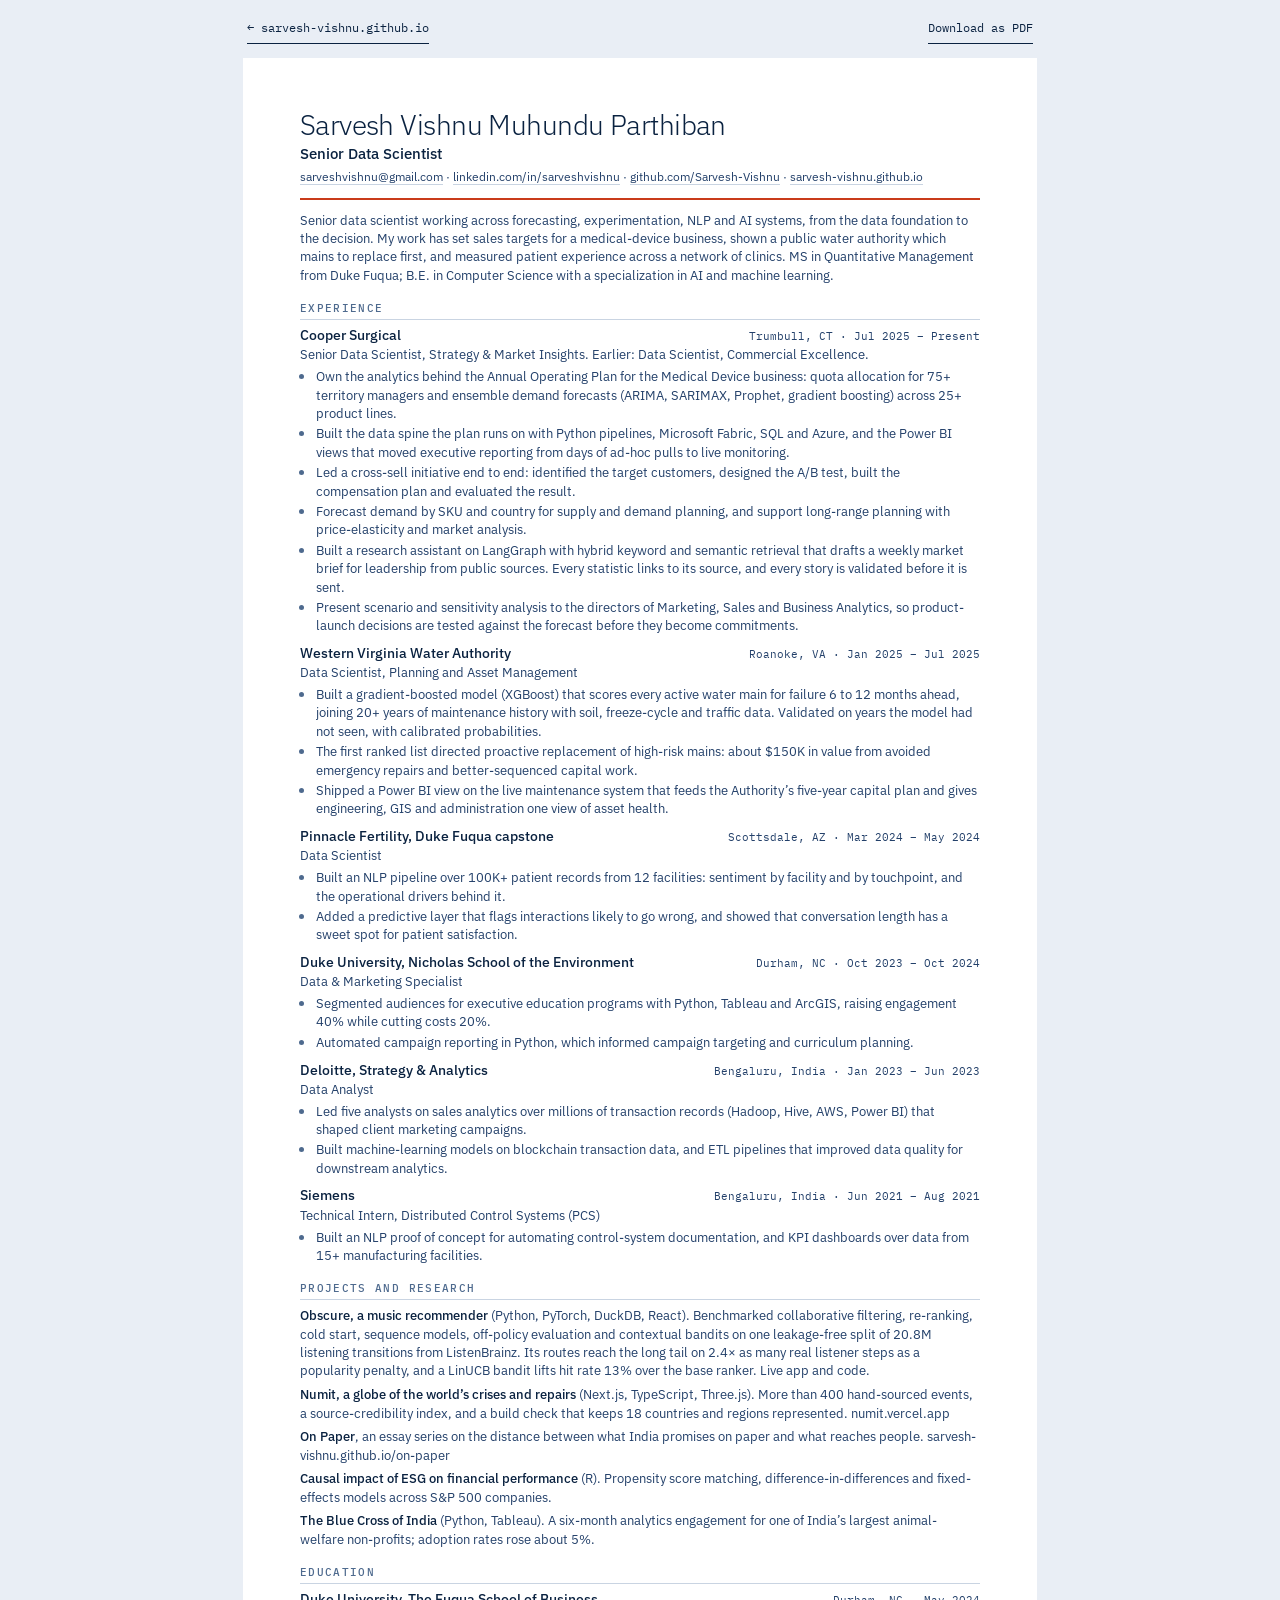
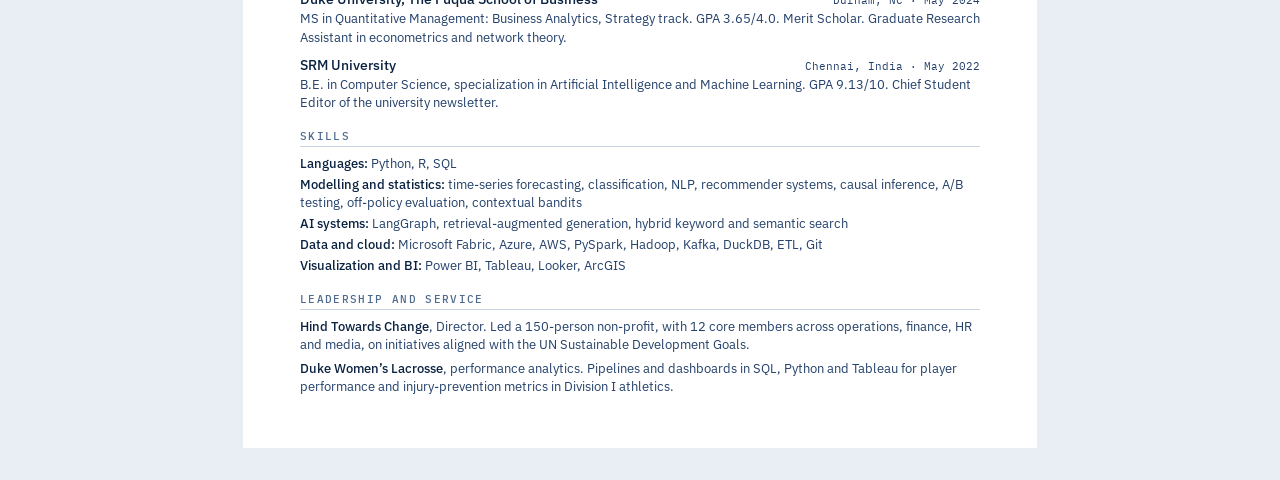
==== resume.html @ ddf6440f "A broader opening, the Obscure slide, and a résumé that agrees with the site Hero: one general line," ====
<!DOCTYPE html>
<html lang="en">
<head>
  <meta charset="UTF-8" />
  <meta name="viewport" content="width=device-width, initial-scale=1" />
  <meta name="theme-color" content="#FFFFFF" />
  <title>Sarvesh Vishnu, Senior Data Scientist: résumé</title>
  <meta name="description" content="Résumé of Sarvesh Vishnu, senior data scientist: forecasting, experimentation, NLP and AI systems for business, public services and the public interest." />
  <meta name="author" content="Sarvesh Vishnu Muhundu Parthiban" />
  <link rel="canonical" href="https://sarvesh-vishnu.github.io/resume.html" />
  <link rel="icon" type="image/svg+xml" href="assets/favicon.svg" />

  <link rel="preconnect" href="https://fonts.googleapis.com" />
  <link rel="preconnect" href="https://fonts.gstatic.com" crossorigin />
  <link rel="stylesheet" href="https://fonts.googleapis.com/css2?family=IBM+Plex+Mono:wght@400;500&family=IBM+Plex+Sans:wght@300;400;500&display=swap" />

  <!-- The résumé is one self-contained sheet: this page is its source, and assets/resume.pdf
       is printed from it by scripts/resume_pdf.cjs (design.md §14.24). One column, real text,
       plain headings, so a résumé parser reads it in the order a person does. -->
  <style>
    :root { --ink: #0A2240; --soft: #23406A; --muted: #4E6A8E; --line: #C9D4E2; --accent: #C93B1A; }
    * { box-sizing: border-box; margin: 0; padding: 0; }
    html { font-size: 10pt; -webkit-text-size-adjust: 100%; }
    body { background: #E9EEF5; color: var(--ink); font-family: 'IBM Plex Sans', 'Helvetica Neue', Arial, sans-serif; line-height: 1.38; }
    a { color: inherit; text-decoration: none; }
    .bar { max-width: 210mm; margin: 0 auto; padding: 14px 4px; display: flex; justify-content: space-between; gap: 16px; font-family: 'IBM Plex Mono', ui-monospace, monospace; font-size: 12px; }
    .bar a { padding: 6px 0; border-bottom: 1px solid currentColor; }
    .sheet { max-width: 210mm; margin: 0 auto 32px; padding: 14mm 15mm; background: #FFFFFF; }
    h1 { font-size: 21pt; font-weight: 300; letter-spacing: -0.02em; line-height: 1.1; }
    .role { margin-top: 2pt; font-size: 11pt; font-weight: 500; }
    .reach { margin-top: 4pt; font-size: 9pt; color: var(--soft); }
    .reach a { white-space: nowrap; border-bottom: 0.5pt solid var(--line); }
    .profile { margin-top: 9pt; padding-top: 8pt; border-top: 1.5pt solid var(--accent); color: var(--soft); }
    h2 { margin: 12pt 0 5pt; padding-bottom: 2pt; border-bottom: 0.5pt solid var(--line); font-family: 'IBM Plex Mono', ui-monospace, monospace; font-size: 8.5pt; font-weight: 500; letter-spacing: 0.12em; text-transform: uppercase; color: var(--muted); }
    .job { margin-top: 7pt; break-inside: avoid; }
    .job:first-of-type { margin-top: 0; }
    .head { display: flex; justify-content: space-between; align-items: baseline; gap: 12pt; }
    h3 { font-size: 10.5pt; font-weight: 500; }
    .when { flex: none; font-family: 'IBM Plex Mono', ui-monospace, monospace; font-size: 8.5pt; color: var(--soft); white-space: nowrap; }
    .title { color: var(--soft); }
    ul { margin: 2.5pt 0 0 11pt; }
    li { margin-top: 1.5pt; padding-left: 1pt; color: var(--soft); }
    li::marker { color: var(--muted); }
    .item { margin-top: 4pt; color: var(--soft); break-inside: avoid; }
    .item:first-of-type { margin-top: 0; }
    .item b, .skills b { font-weight: 500; color: var(--ink); }
    .skills p { margin-top: 2pt; color: var(--soft); }
    @media (max-width: 640px) {
      .sheet { padding: 22px 18px; }
      .head { flex-wrap: wrap; gap: 0 12pt; }
      html { font-size: 11pt; }
    }
    @page { size: A4; margin: 13mm 15mm; }
    @media print {
      body { background: #FFFFFF; }
      .bar { display: none; }
      .sheet { max-width: none; margin: 0; padding: 0; }
    }
  </style>
</head>
<body>
  <nav class="bar" aria-label="Résumé">
    <a href="index.html">← sarvesh-vishnu.github.io</a>
    <a href="assets/resume.pdf" download>Download as PDF</a>
  </nav>

  <main class="sheet">
    <header>
      <h1>Sarvesh Vishnu Muhundu Parthiban</h1>
      <p class="role">Senior Data Scientist</p>
      <p class="reach"><a href="mailto:sarveshvishnu@gmail.com">sarveshvishnu@gmail.com</a> · <a href="https://linkedin.com/in/sarveshvishnu/">linkedin.com/in/sarveshvishnu</a> · <a href="https://github.com/Sarvesh-Vishnu">github.com/Sarvesh-Vishnu</a> · <a href="https://sarvesh-vishnu.github.io/">sarvesh-vishnu.github.io</a></p>
      <p class="profile">Senior data scientist working across forecasting, experimentation, NLP and AI systems, from the data foundation to the decision. My work has set sales targets for a medical-device business, shown a public water authority which mains to replace first, and measured patient experience across a network of clinics. MS in Quantitative Management from Duke Fuqua; B.E. in Computer Science with a specialization in AI and machine learning.</p>
    </header>

    <section aria-labelledby="r-exp">
      <h2 id="r-exp">Experience</h2>

      <div class="job">
        <div class="head"><h3>Cooper Surgical</h3><span class="when">Trumbull, CT · Jul 2025 – Present</span></div>
        <p class="title">Senior Data Scientist, Strategy &amp; Market Insights. Earlier: Data Scientist, Commercial Excellence.</p>
        <ul>
          <li>Own the analytics behind the Annual Operating Plan for the Medical Device business: quota allocation for 75+ territory managers and ensemble demand forecasts (ARIMA, SARIMAX, Prophet, gradient boosting) across 25+ product lines.</li>
          <li>Built the data spine the plan runs on with Python pipelines, Microsoft Fabric, SQL and Azure, and the Power BI views that moved executive reporting from days of ad-hoc pulls to live monitoring.</li>
          <li>Led a cross-sell initiative end to end: identified the target customers, designed the A/B test, built the compensation plan and evaluated the result.</li>
          <li>Forecast demand by SKU and country for supply and demand planning, and support long-range planning with price-elasticity and market analysis.</li>
          <li>Built a research assistant on LangGraph with hybrid keyword and semantic retrieval that drafts a weekly market brief for leadership from public sources. Every statistic links to its source, and every story is validated before it is sent.</li>
          <li>Present scenario and sensitivity analysis to the directors of Marketing, Sales and Business Analytics, so product-launch decisions are tested against the forecast before they become commitments.</li>
        </ul>
      </div>

      <div class="job">
        <div class="head"><h3>Western Virginia Water Authority</h3><span class="when">Roanoke, VA · Jan 2025 – Jul 2025</span></div>
        <p class="title">Data Scientist, Planning and Asset Management</p>
        <ul>
          <li>Built a gradient-boosted model (XGBoost) that scores every active water main for failure 6 to 12 months ahead, joining 20+ years of maintenance history with soil, freeze-cycle and traffic data. Validated on years the model had not seen, with calibrated probabilities.</li>
          <li>The first ranked list directed proactive replacement of high-risk mains: about $150K in value from avoided emergency repairs and better-sequenced capital work.</li>
          <li>Shipped a Power BI view on the live maintenance system that feeds the Authority’s five-year capital plan and gives engineering, GIS and administration one view of asset health.</li>
        </ul>
      </div>

      <div class="job">
        <div class="head"><h3>Pinnacle Fertility, Duke Fuqua capstone</h3><span class="when">Scottsdale, AZ · Mar 2024 – May 2024</span></div>
        <p class="title">Data Scientist</p>
        <ul>
          <li>Built an NLP pipeline over 100K+ patient records from 12 facilities: sentiment by facility and by touchpoint, and the operational drivers behind it.</li>
          <li>Added a predictive layer that flags interactions likely to go wrong, and showed that conversation length has a sweet spot for patient satisfaction.</li>
        </ul>
      </div>

      <div class="job">
        <div class="head"><h3>Duke University, Nicholas School of the Environment</h3><span class="when">Durham, NC · Oct 2023 – Oct 2024</span></div>
        <p class="title">Data &amp; Marketing Specialist</p>
        <ul>
          <li>Segmented audiences for executive education programs with Python, Tableau and ArcGIS, raising engagement 40% while cutting costs 20%.</li>
          <li>Automated campaign reporting in Python, which informed campaign targeting and curriculum planning.</li>
        </ul>
      </div>

      <div class="job">
        <div class="head"><h3>Deloitte, Strategy &amp; Analytics</h3><span class="when">Bengaluru, India · Jan 2023 – Jun 2023</span></div>
        <p class="title">Data Analyst</p>
        <ul>
          <li>Led five analysts on sales analytics over millions of transaction records (Hadoop, Hive, AWS, Power BI) that shaped client marketing campaigns.</li>
          <li>Built machine-learning models on blockchain transaction data, and ETL pipelines that improved data quality for downstream analytics.</li>
        </ul>
      </div>

      <div class="job">
        <div class="head"><h3>Siemens</h3><span class="when">Bengaluru, India · Jun 2021 – Aug 2021</span></div>
        <p class="title">Technical Intern, Distributed Control Systems (PCS)</p>
        <ul>
          <li>Built an NLP proof of concept for automating control-system documentation, and KPI dashboards over data from 15+ manufacturing facilities.</li>
        </ul>
      </div>
    </section>

    <section aria-labelledby="r-proj">
      <h2 id="r-proj">Projects and research</h2>
      <p class="item"><b>Obscure, a music recommender</b> (Python, PyTorch, DuckDB, React). Benchmarked collaborative filtering, re-ranking, cold start, sequence models, off-policy evaluation and contextual bandits on one leakage-free split of 20.8M listening transitions from ListenBrainz. Its routes reach the long tail on 2.4× as many real listener steps as a popularity penalty, and a LinUCB bandit lifts hit rate 13% over the base ranker. <a href="https://sarvesh-vishnu.github.io/ObscureMusicRecSys/">Live app</a> and <a href="https://github.com/Sarvesh-Vishnu/ObscureMusicRecSys">code</a>.</p>
      <p class="item"><b>Numit, a globe of the world’s crises and repairs</b> (Next.js, TypeScript, Three.js). More than 400 hand-sourced events, a source-credibility index, and a build check that keeps 18 countries and regions represented. <a href="https://numit.vercel.app/">numit.vercel.app</a></p>
      <p class="item"><b>On Paper</b>, an essay series on the distance between what India promises on paper and what reaches people. <a href="https://sarvesh-vishnu.github.io/on-paper/">sarvesh-vishnu.github.io/on-paper</a></p>
      <p class="item"><b>Causal impact of ESG on financial performance</b> (R). Propensity score matching, difference-in-differences and fixed-effects models across S&amp;P 500 companies.</p>
      <p class="item"><b>The Blue Cross of India</b> (Python, Tableau). A six-month analytics engagement for one of India’s largest animal-welfare non-profits; adoption rates rose about 5%.</p>
    </section>

    <section aria-labelledby="r-edu">
      <h2 id="r-edu">Education</h2>
      <div class="job">
        <div class="head"><h3>Duke University, The Fuqua School of Business</h3><span class="when">Durham, NC · May 2024</span></div>
        <p class="title">MS in Quantitative Management: Business Analytics, Strategy track. GPA 3.65/4.0. Merit Scholar. Graduate Research Assistant in econometrics and network theory.</p>
      </div>
      <div class="job">
        <div class="head"><h3>SRM University</h3><span class="when">Chennai, India · May 2022</span></div>
        <p class="title">B.E. in Computer Science, specialization in Artificial Intelligence and Machine Learning. GPA 9.13/10. Chief Student Editor of the university newsletter.</p>
      </div>
    </section>

    <section class="skills" aria-labelledby="r-skills">
      <h2 id="r-skills">Skills</h2>
      <p><b>Languages:</b> Python, R, SQL</p>
      <p><b>Modelling and statistics:</b> time-series forecasting, classification, NLP, recommender systems, causal inference, A/B testing, off-policy evaluation, contextual bandits</p>
      <p><b>AI systems:</b> LangGraph, retrieval-augmented generation, hybrid keyword and semantic search</p>
      <p><b>Data and cloud:</b> Microsoft Fabric, Azure, AWS, PySpark, Hadoop, Kafka, DuckDB, ETL, Git</p>
      <p><b>Visualization and BI:</b> Power BI, Tableau, Looker, ArcGIS</p>
    </section>

    <section aria-labelledby="r-lead">
      <h2 id="r-lead">Leadership and service</h2>
      <p class="item"><b>Hind Towards Change</b>, Director. Led a 150-person non-profit, with 12 core members across operations, finance, HR and media, on initiatives aligned with the UN Sustainable Development Goals.</p>
      <p class="item"><b>Duke Women’s Lacrosse</b>, performance analytics. Pipelines and dashboards in SQL, Python and Tableau for player performance and injury-prevention metrics in Division I athletics.</p>
    </section>
  </main>
</body>
</html>
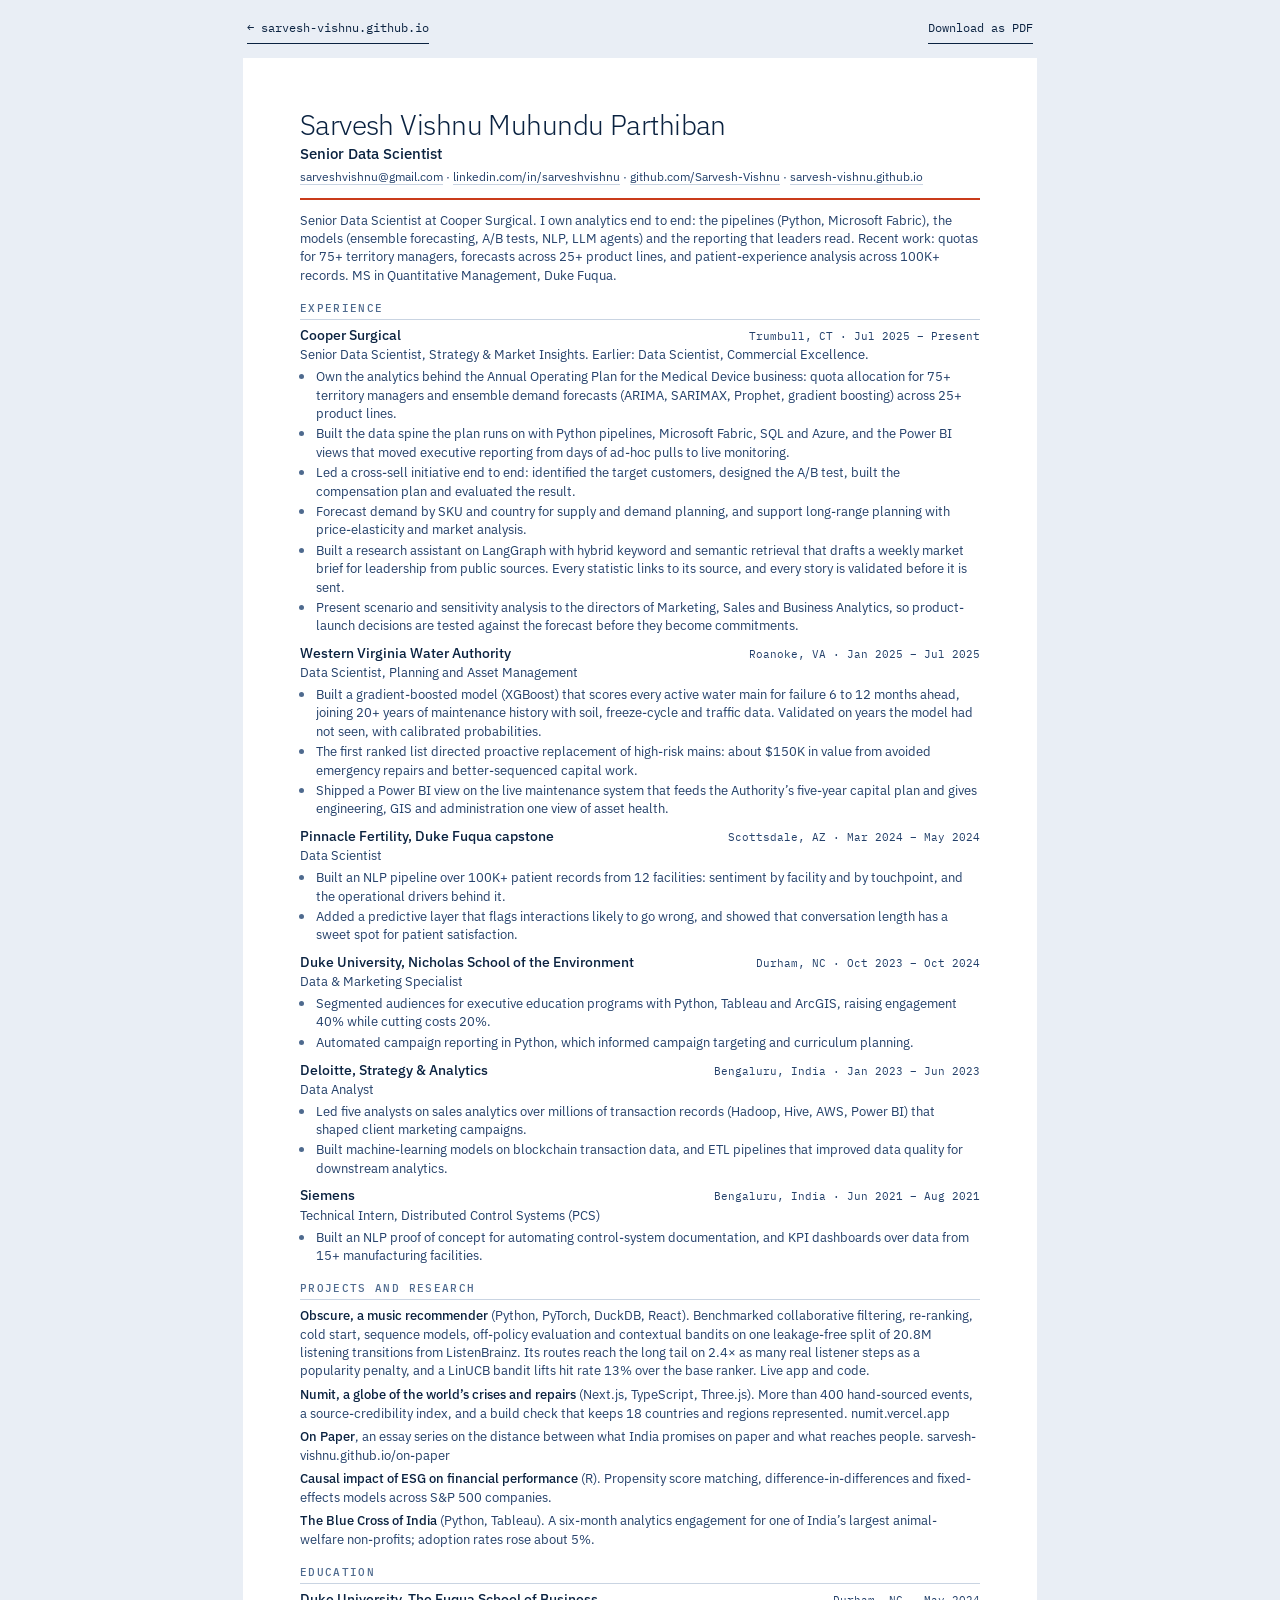
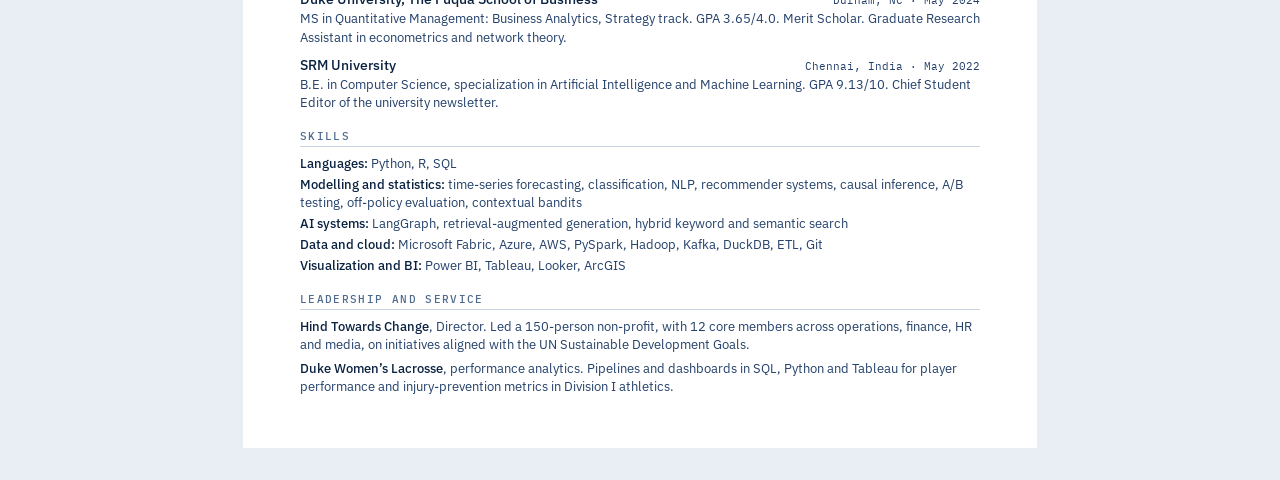
==== commit e6769c90: "The name leads the hero; the résumé's profile leads with methods and scale The large line is now the" ====
--- a/resume.html
+++ b/resume.html
@@ -69,7 +69,7 @@
       <h1>Sarvesh Vishnu Muhundu Parthiban</h1>
       <p class="role">Senior Data Scientist</p>
       <p class="reach"><a href="mailto:sarveshvishnu@gmail.com">sarveshvishnu@gmail.com</a> · <a href="https://linkedin.com/in/sarveshvishnu/">linkedin.com/in/sarveshvishnu</a> · <a href="https://github.com/Sarvesh-Vishnu">github.com/Sarvesh-Vishnu</a> · <a href="https://sarvesh-vishnu.github.io/">sarvesh-vishnu.github.io</a></p>
-      <p class="profile">Senior data scientist working across forecasting, experimentation, NLP and AI systems, from the data foundation to the decision. My work has set sales targets for a medical-device business, shown a public water authority which mains to replace first, and measured patient experience across a network of clinics. MS in Quantitative Management from Duke Fuqua; B.E. in Computer Science with a specialization in AI and machine learning.</p>
+      <p class="profile">Senior Data Scientist at Cooper Surgical. I own analytics end to end: the pipelines (Python, Microsoft Fabric), the models (ensemble forecasting, A/B tests, NLP, LLM agents) and the reporting that leaders read. Recent work: quotas for 75+ territory managers, forecasts across 25+ product lines, and patient-experience analysis across 100K+ records. MS in Quantitative Management, Duke Fuqua.</p>
     </header>
 
     <section aria-labelledby="r-exp">
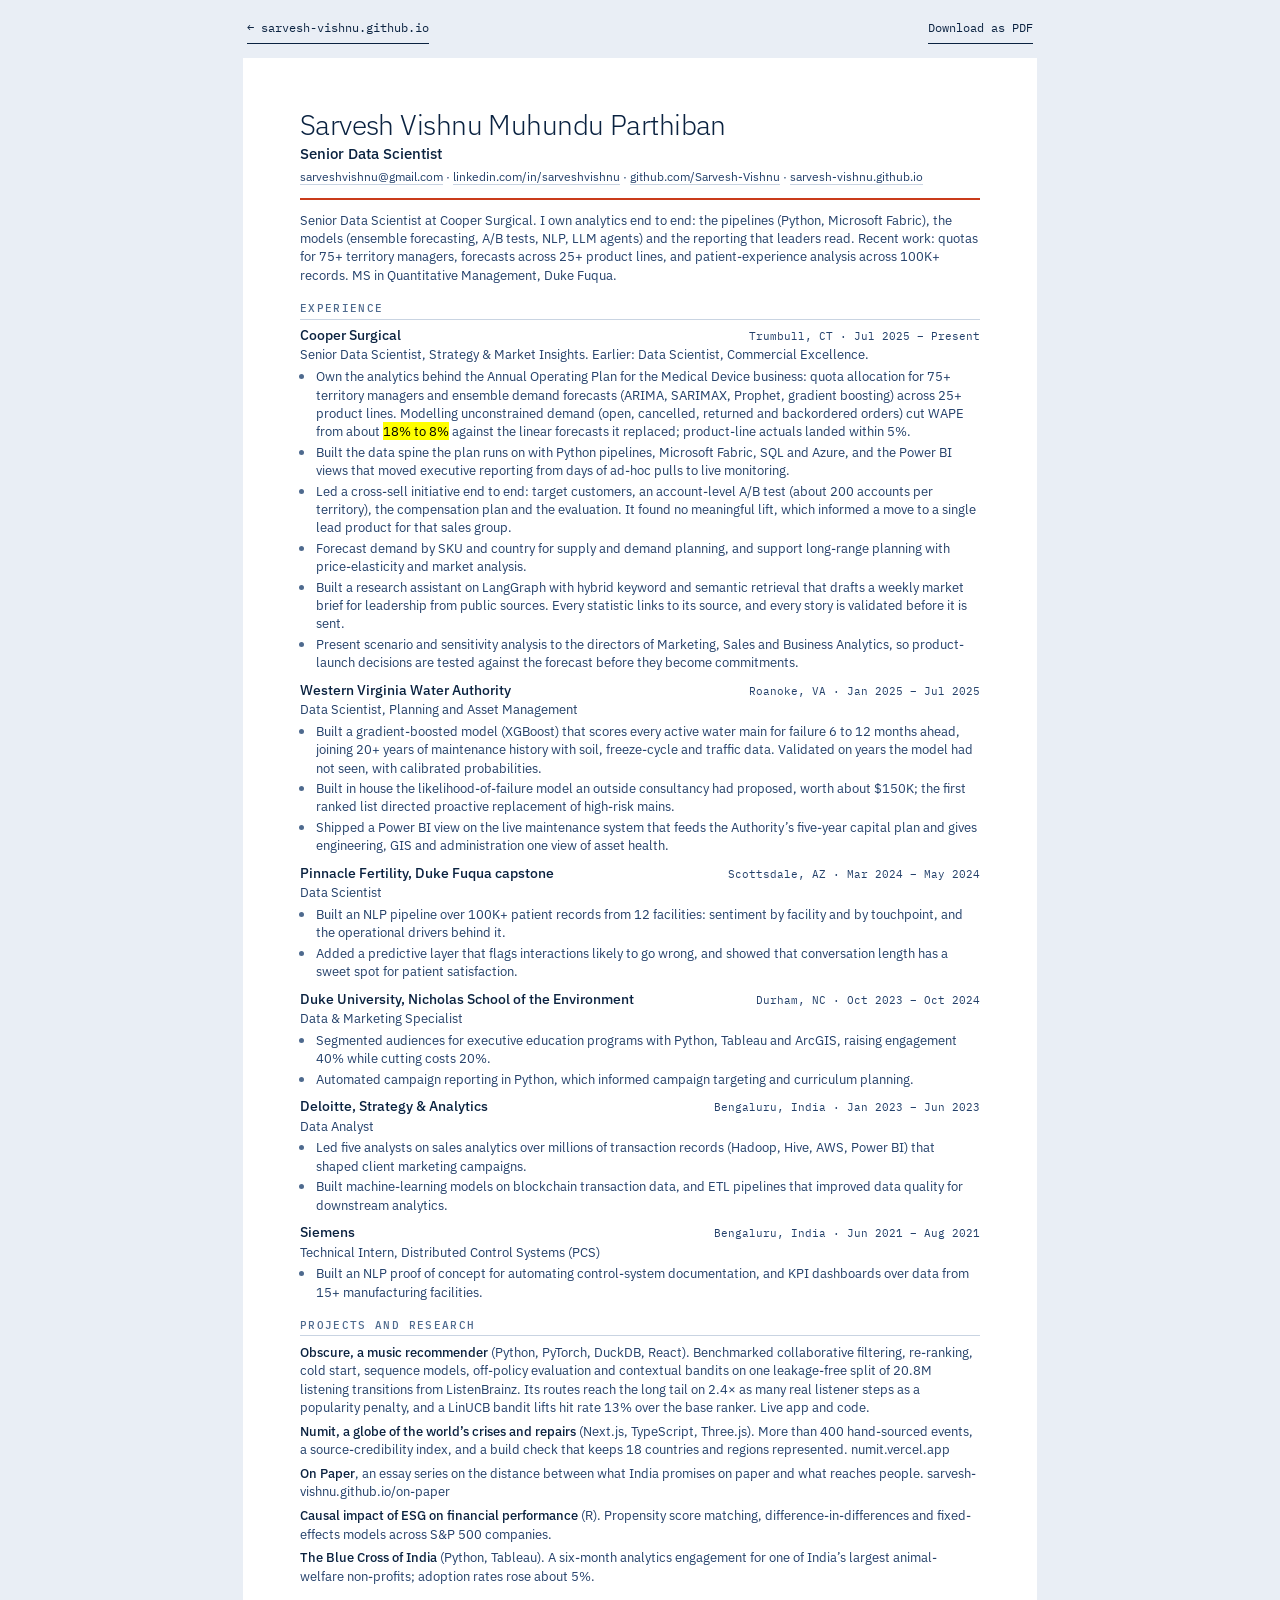
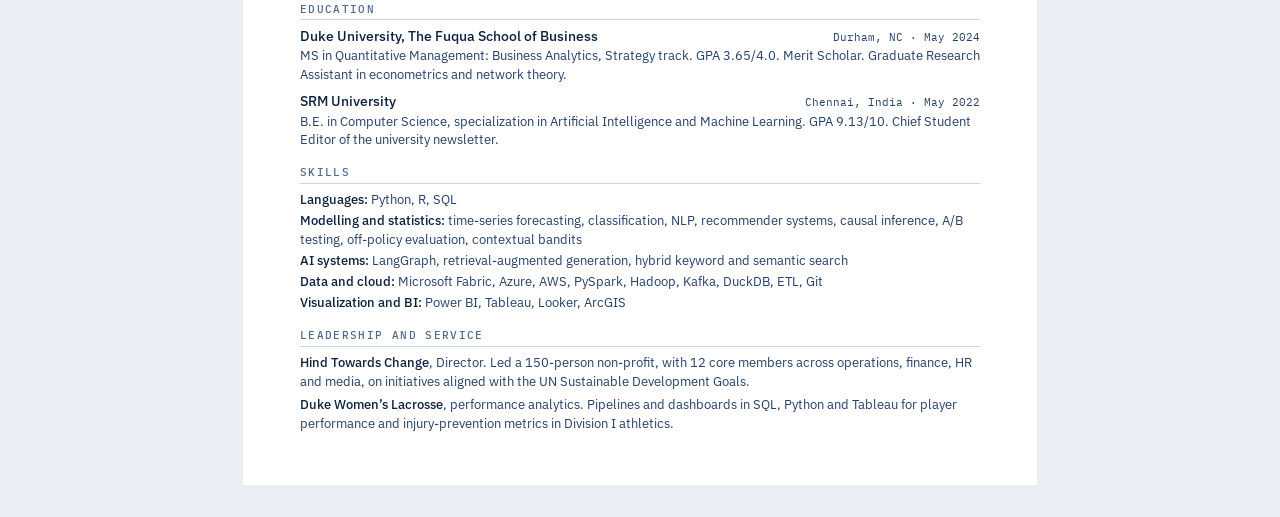
==== commit 765535eb: "Outcomes on the work case studies, with unconfirmed numbers gated" ====
--- a/resume.html
+++ b/resume.html
@@ -79,9 +79,9 @@
         <div class="head"><h3>Cooper Surgical</h3><span class="when">Trumbull, CT · Jul 2025 – Present</span></div>
         <p class="title">Senior Data Scientist, Strategy &amp; Market Insights. Earlier: Data Scientist, Commercial Excellence.</p>
         <ul>
-          <li>Own the analytics behind the Annual Operating Plan for the Medical Device business: quota allocation for 75+ territory managers and ensemble demand forecasts (ARIMA, SARIMAX, Prophet, gradient boosting) across 25+ product lines.</li>
+          <li>Own the analytics behind the Annual Operating Plan for the Medical Device business: quota allocation for 75+ territory managers and ensemble demand forecasts (ARIMA, SARIMAX, Prophet, gradient boosting) across 25+ product lines. Modelling unconstrained demand (open, cancelled, returned and backordered orders) cut WAPE from about <mark class="tbc" title="To confirm before this goes live">18% to 8%</mark> against the linear forecasts it replaced; product-line actuals landed within 5%.</li>
           <li>Built the data spine the plan runs on with Python pipelines, Microsoft Fabric, SQL and Azure, and the Power BI views that moved executive reporting from days of ad-hoc pulls to live monitoring.</li>
-          <li>Led a cross-sell initiative end to end: identified the target customers, designed the A/B test, built the compensation plan and evaluated the result.</li>
+          <li>Led a cross-sell initiative end to end: target customers, an account-level A/B test (about 200 accounts per territory), the compensation plan and the evaluation. It found no meaningful lift, which informed a move to a single lead product for that sales group.</li>
           <li>Forecast demand by SKU and country for supply and demand planning, and support long-range planning with price-elasticity and market analysis.</li>
           <li>Built a research assistant on LangGraph with hybrid keyword and semantic retrieval that drafts a weekly market brief for leadership from public sources. Every statistic links to its source, and every story is validated before it is sent.</li>
           <li>Present scenario and sensitivity analysis to the directors of Marketing, Sales and Business Analytics, so product-launch decisions are tested against the forecast before they become commitments.</li>
@@ -93,7 +93,7 @@
         <p class="title">Data Scientist, Planning and Asset Management</p>
         <ul>
           <li>Built a gradient-boosted model (XGBoost) that scores every active water main for failure 6 to 12 months ahead, joining 20+ years of maintenance history with soil, freeze-cycle and traffic data. Validated on years the model had not seen, with calibrated probabilities.</li>
-          <li>The first ranked list directed proactive replacement of high-risk mains: about $150K in value from avoided emergency repairs and better-sequenced capital work.</li>
+          <li>Built in house the likelihood-of-failure model an outside consultancy had proposed, worth about $150K; the first ranked list directed proactive replacement of high-risk mains.</li>
           <li>Shipped a Power BI view on the live maintenance system that feeds the Authority’s five-year capital plan and gives engineering, GIS and administration one view of asset health.</li>
         </ul>
       </div>
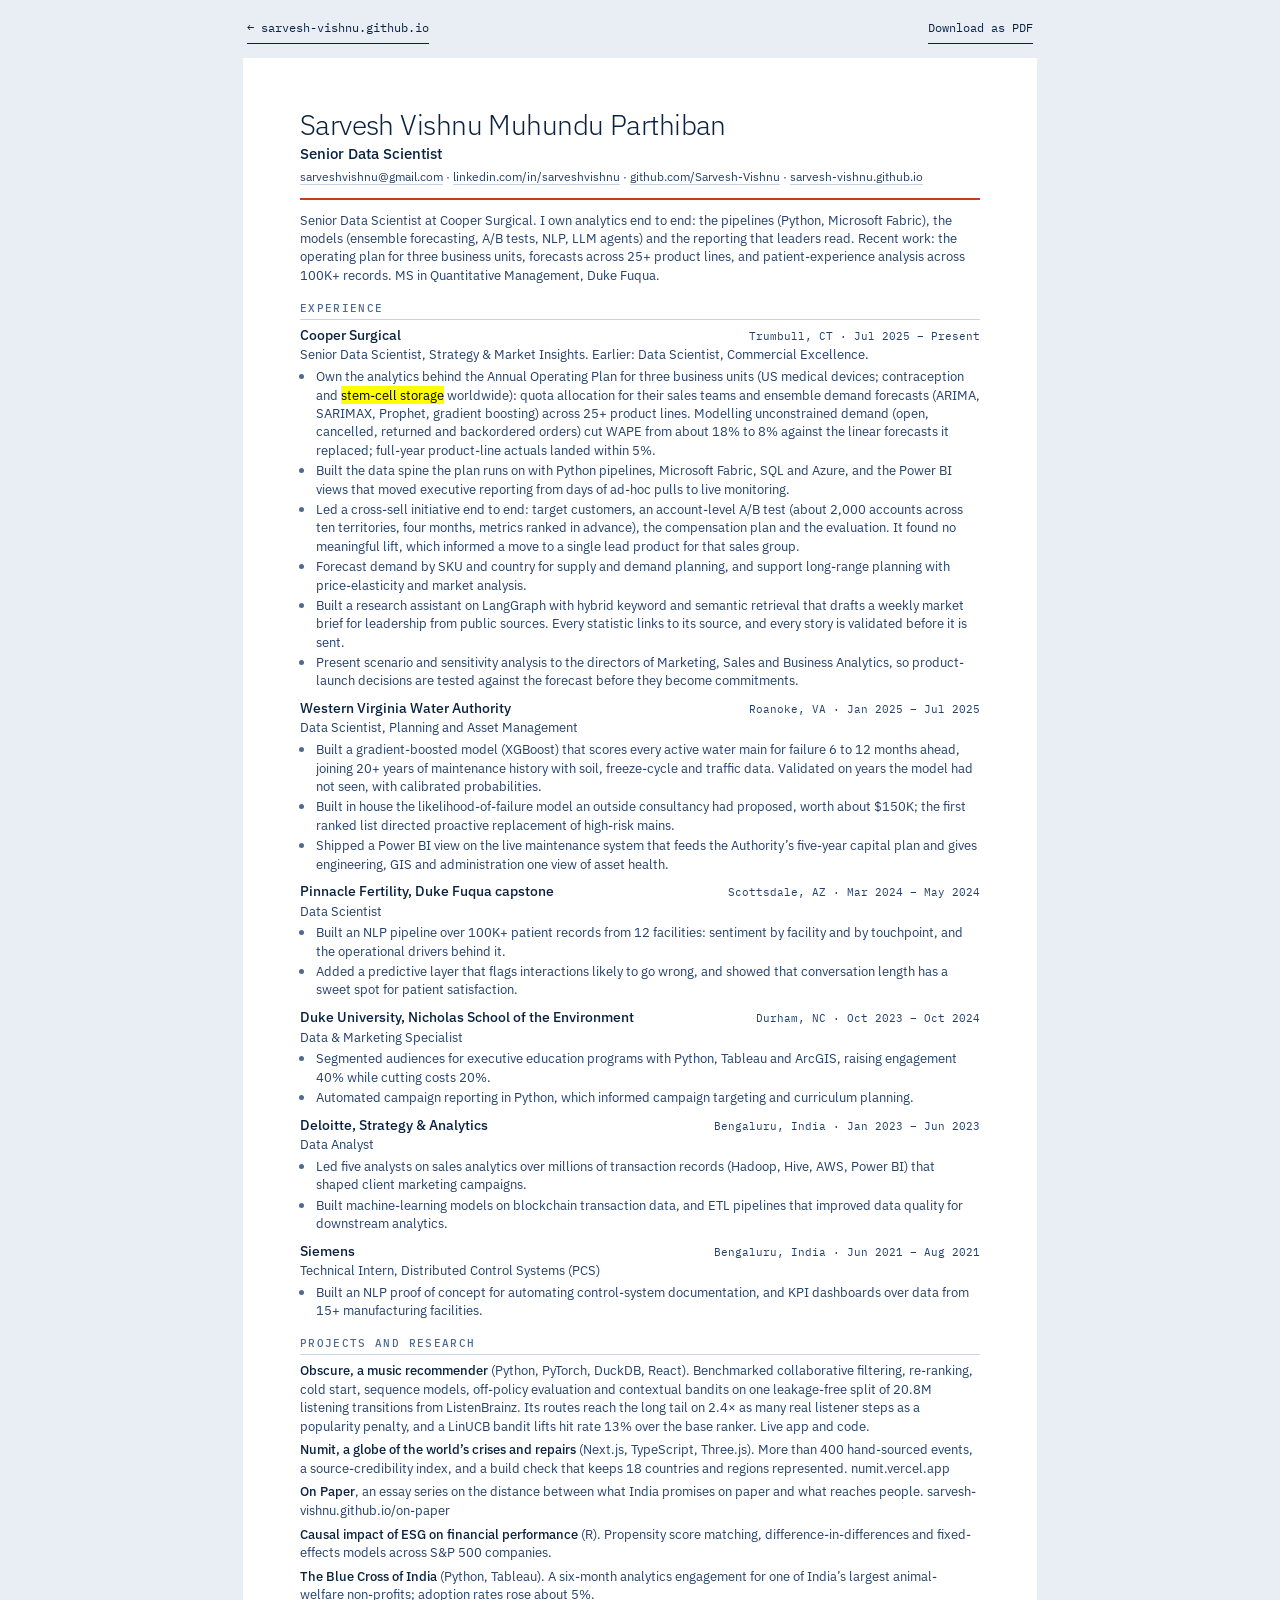
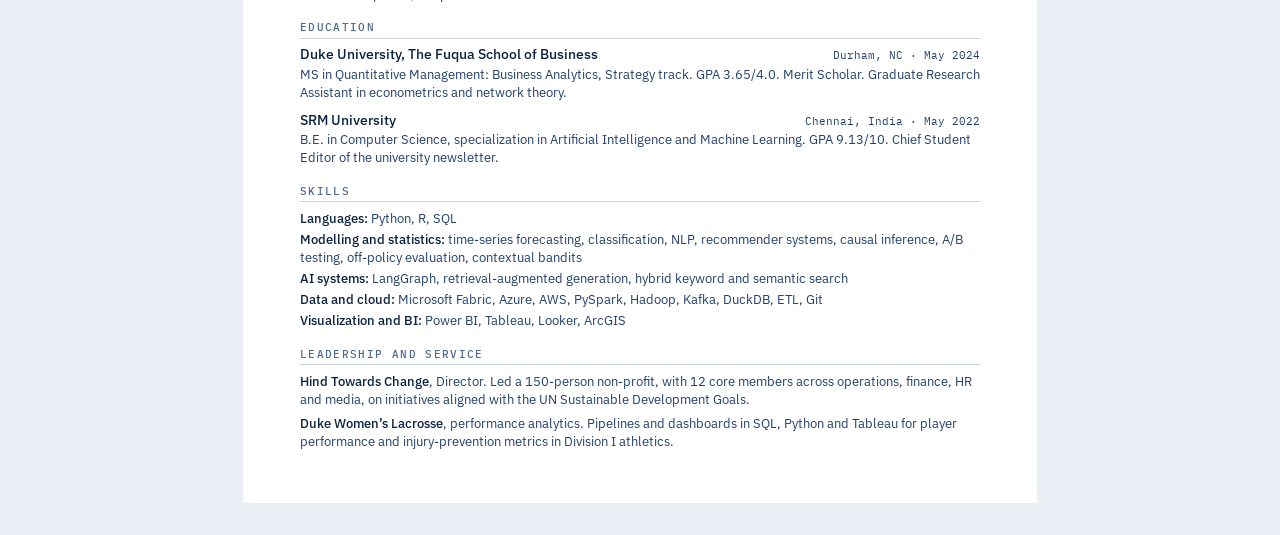
==== commit 5f8ea493: "Cooper across three business units, and the research companion as its own case study" ====
--- a/resume.html
+++ b/resume.html
@@ -69,7 +69,7 @@
       <h1>Sarvesh Vishnu Muhundu Parthiban</h1>
       <p class="role">Senior Data Scientist</p>
       <p class="reach"><a href="mailto:sarveshvishnu@gmail.com">sarveshvishnu@gmail.com</a> · <a href="https://linkedin.com/in/sarveshvishnu/">linkedin.com/in/sarveshvishnu</a> · <a href="https://github.com/Sarvesh-Vishnu">github.com/Sarvesh-Vishnu</a> · <a href="https://sarvesh-vishnu.github.io/">sarvesh-vishnu.github.io</a></p>
-      <p class="profile">Senior Data Scientist at Cooper Surgical. I own analytics end to end: the pipelines (Python, Microsoft Fabric), the models (ensemble forecasting, A/B tests, NLP, LLM agents) and the reporting that leaders read. Recent work: quotas for 75+ territory managers, forecasts across 25+ product lines, and patient-experience analysis across 100K+ records. MS in Quantitative Management, Duke Fuqua.</p>
+      <p class="profile">Senior Data Scientist at Cooper Surgical. I own analytics end to end: the pipelines (Python, Microsoft Fabric), the models (ensemble forecasting, A/B tests, NLP, LLM agents) and the reporting that leaders read. Recent work: the operating plan for three business units, forecasts across 25+ product lines, and patient-experience analysis across 100K+ records. MS in Quantitative Management, Duke Fuqua.</p>
     </header>
 
     <section aria-labelledby="r-exp">
@@ -79,9 +79,9 @@
         <div class="head"><h3>Cooper Surgical</h3><span class="when">Trumbull, CT · Jul 2025 – Present</span></div>
         <p class="title">Senior Data Scientist, Strategy &amp; Market Insights. Earlier: Data Scientist, Commercial Excellence.</p>
         <ul>
-          <li>Own the analytics behind the Annual Operating Plan for the Medical Device business: quota allocation for 75+ territory managers and ensemble demand forecasts (ARIMA, SARIMAX, Prophet, gradient boosting) across 25+ product lines. Modelling unconstrained demand (open, cancelled, returned and backordered orders) cut WAPE from about <mark class="tbc" title="To confirm before this goes live">18% to 8%</mark> against the linear forecasts it replaced; product-line actuals landed within 5%.</li>
+          <li>Own the analytics behind the Annual Operating Plan for three business units (US medical devices; contraception and <mark class="tbc" title="To confirm before this goes live">stem-cell storage</mark> worldwide): quota allocation for their sales teams and ensemble demand forecasts (ARIMA, SARIMAX, Prophet, gradient boosting) across 25+ product lines. Modelling unconstrained demand (open, cancelled, returned and backordered orders) cut WAPE from about 18% to 8% against the linear forecasts it replaced; full-year product-line actuals landed within 5%.</li>
           <li>Built the data spine the plan runs on with Python pipelines, Microsoft Fabric, SQL and Azure, and the Power BI views that moved executive reporting from days of ad-hoc pulls to live monitoring.</li>
-          <li>Led a cross-sell initiative end to end: target customers, an account-level A/B test (about 200 accounts per territory), the compensation plan and the evaluation. It found no meaningful lift, which informed a move to a single lead product for that sales group.</li>
+          <li>Led a cross-sell initiative end to end: target customers, an account-level A/B test (about 2,000 accounts across ten territories, four months, metrics ranked in advance), the compensation plan and the evaluation. It found no meaningful lift, which informed a move to a single lead product for that sales group.</li>
           <li>Forecast demand by SKU and country for supply and demand planning, and support long-range planning with price-elasticity and market analysis.</li>
           <li>Built a research assistant on LangGraph with hybrid keyword and semantic retrieval that drafts a weekly market brief for leadership from public sources. Every statistic links to its source, and every story is validated before it is sent.</li>
           <li>Present scenario and sensitivity analysis to the directors of Marketing, Sales and Business Analytics, so product-launch decisions are tested against the forecast before they become commitments.</li>
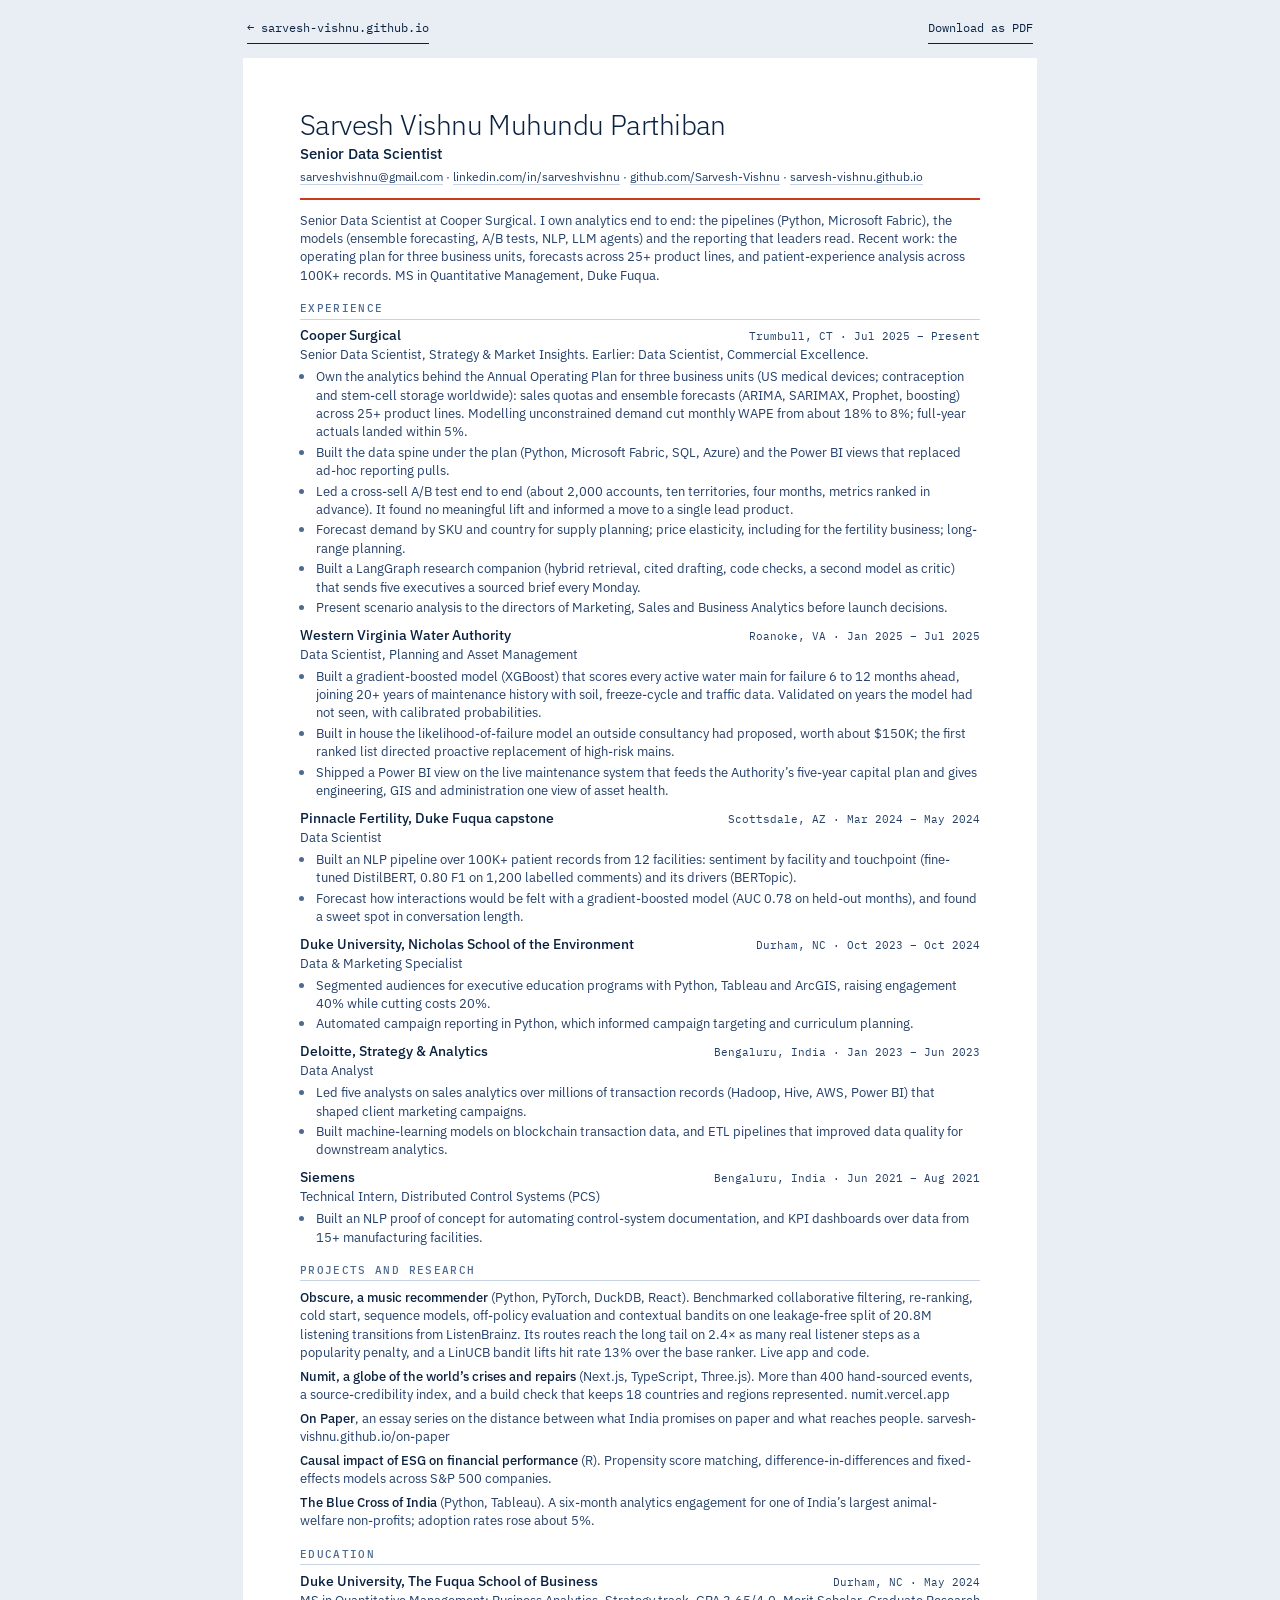
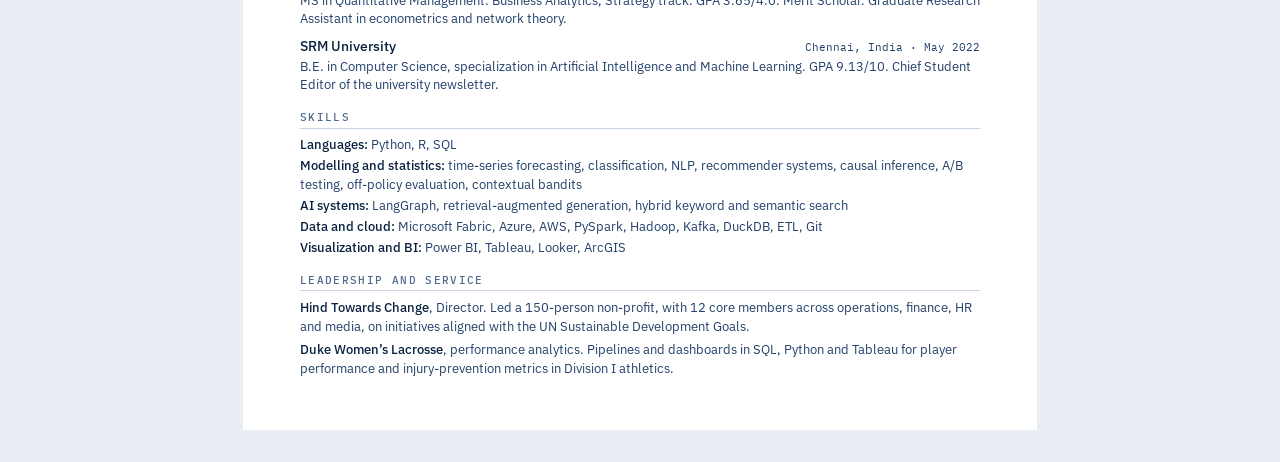
==== commit e06b8556: "Confirmed results in place of every placeholder; résumé back to two pages" ====
--- a/resume.html
+++ b/resume.html
@@ -79,12 +79,12 @@
         <div class="head"><h3>Cooper Surgical</h3><span class="when">Trumbull, CT · Jul 2025 – Present</span></div>
         <p class="title">Senior Data Scientist, Strategy &amp; Market Insights. Earlier: Data Scientist, Commercial Excellence.</p>
         <ul>
-          <li>Own the analytics behind the Annual Operating Plan for three business units (US medical devices; contraception and <mark class="tbc" title="To confirm before this goes live">stem-cell storage</mark> worldwide): quota allocation for their sales teams and ensemble demand forecasts (ARIMA, SARIMAX, Prophet, gradient boosting) across 25+ product lines. Modelling unconstrained demand (open, cancelled, returned and backordered orders) cut WAPE from about 18% to 8% against the linear forecasts it replaced; full-year product-line actuals landed within 5%.</li>
-          <li>Built the data spine the plan runs on with Python pipelines, Microsoft Fabric, SQL and Azure, and the Power BI views that moved executive reporting from days of ad-hoc pulls to live monitoring.</li>
-          <li>Led a cross-sell initiative end to end: target customers, an account-level A/B test (about 2,000 accounts across ten territories, four months, metrics ranked in advance), the compensation plan and the evaluation. It found no meaningful lift, which informed a move to a single lead product for that sales group.</li>
-          <li>Forecast demand by SKU and country for supply and demand planning, and support long-range planning with price-elasticity and market analysis.</li>
-          <li>Built a research assistant on LangGraph with hybrid keyword and semantic retrieval that drafts a weekly market brief for leadership from public sources. Every statistic links to its source, and every story is validated before it is sent.</li>
-          <li>Present scenario and sensitivity analysis to the directors of Marketing, Sales and Business Analytics, so product-launch decisions are tested against the forecast before they become commitments.</li>
+          <li>Own the analytics behind the Annual Operating Plan for three business units (US medical devices; contraception and stem-cell storage worldwide): sales quotas and ensemble forecasts (ARIMA, SARIMAX, Prophet, boosting) across 25+ product lines. Modelling unconstrained demand cut monthly WAPE from about 18% to 8%; full-year actuals landed within 5%.</li>
+          <li>Built the data spine under the plan (Python, Microsoft Fabric, SQL, Azure) and the Power BI views that replaced ad-hoc reporting pulls.</li>
+          <li>Led a cross-sell A/B test end to end (about 2,000 accounts, ten territories, four months, metrics ranked in advance). It found no meaningful lift and informed a move to a single lead product.</li>
+          <li>Forecast demand by SKU and country for supply planning; price elasticity, including for the fertility business; long-range planning.</li>
+          <li>Built a LangGraph research companion (hybrid retrieval, cited drafting, code checks, a second model as critic) that sends five executives a sourced brief every Monday.</li>
+          <li>Present scenario analysis to the directors of Marketing, Sales and Business Analytics before launch decisions.</li>
         </ul>
       </div>
 
@@ -102,8 +102,8 @@
         <div class="head"><h3>Pinnacle Fertility, Duke Fuqua capstone</h3><span class="when">Scottsdale, AZ · Mar 2024 – May 2024</span></div>
         <p class="title">Data Scientist</p>
         <ul>
-          <li>Built an NLP pipeline over 100K+ patient records from 12 facilities: sentiment by facility and by touchpoint, and the operational drivers behind it.</li>
-          <li>Added a predictive layer that flags interactions likely to go wrong, and showed that conversation length has a sweet spot for patient satisfaction.</li>
+          <li>Built an NLP pipeline over 100K+ patient records from 12 facilities: sentiment by facility and touchpoint (fine-tuned DistilBERT, 0.80 F1 on 1,200 labelled comments) and its drivers (BERTopic).</li>
+          <li>Forecast how interactions would be felt with a gradient-boosted model (AUC 0.78 on held-out months), and found a sweet spot in conversation length.</li>
         </ul>
       </div>
 
